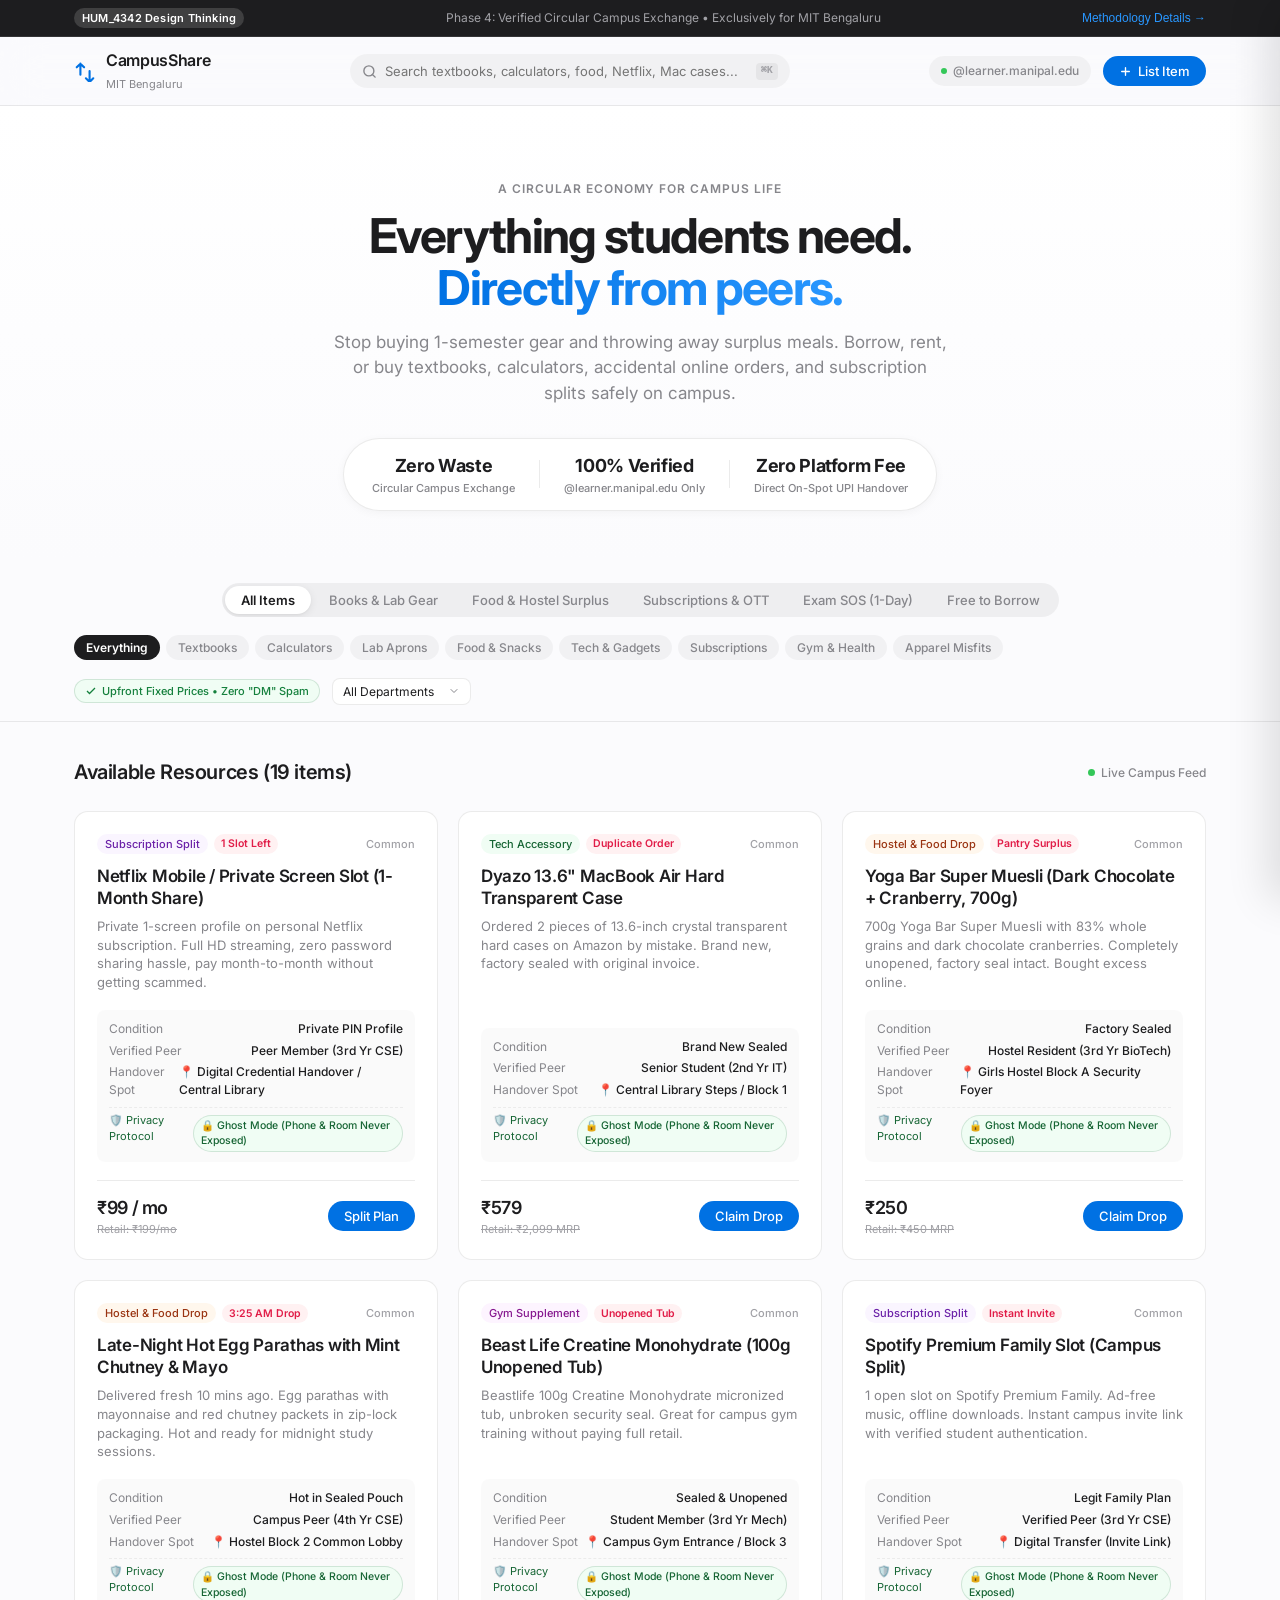
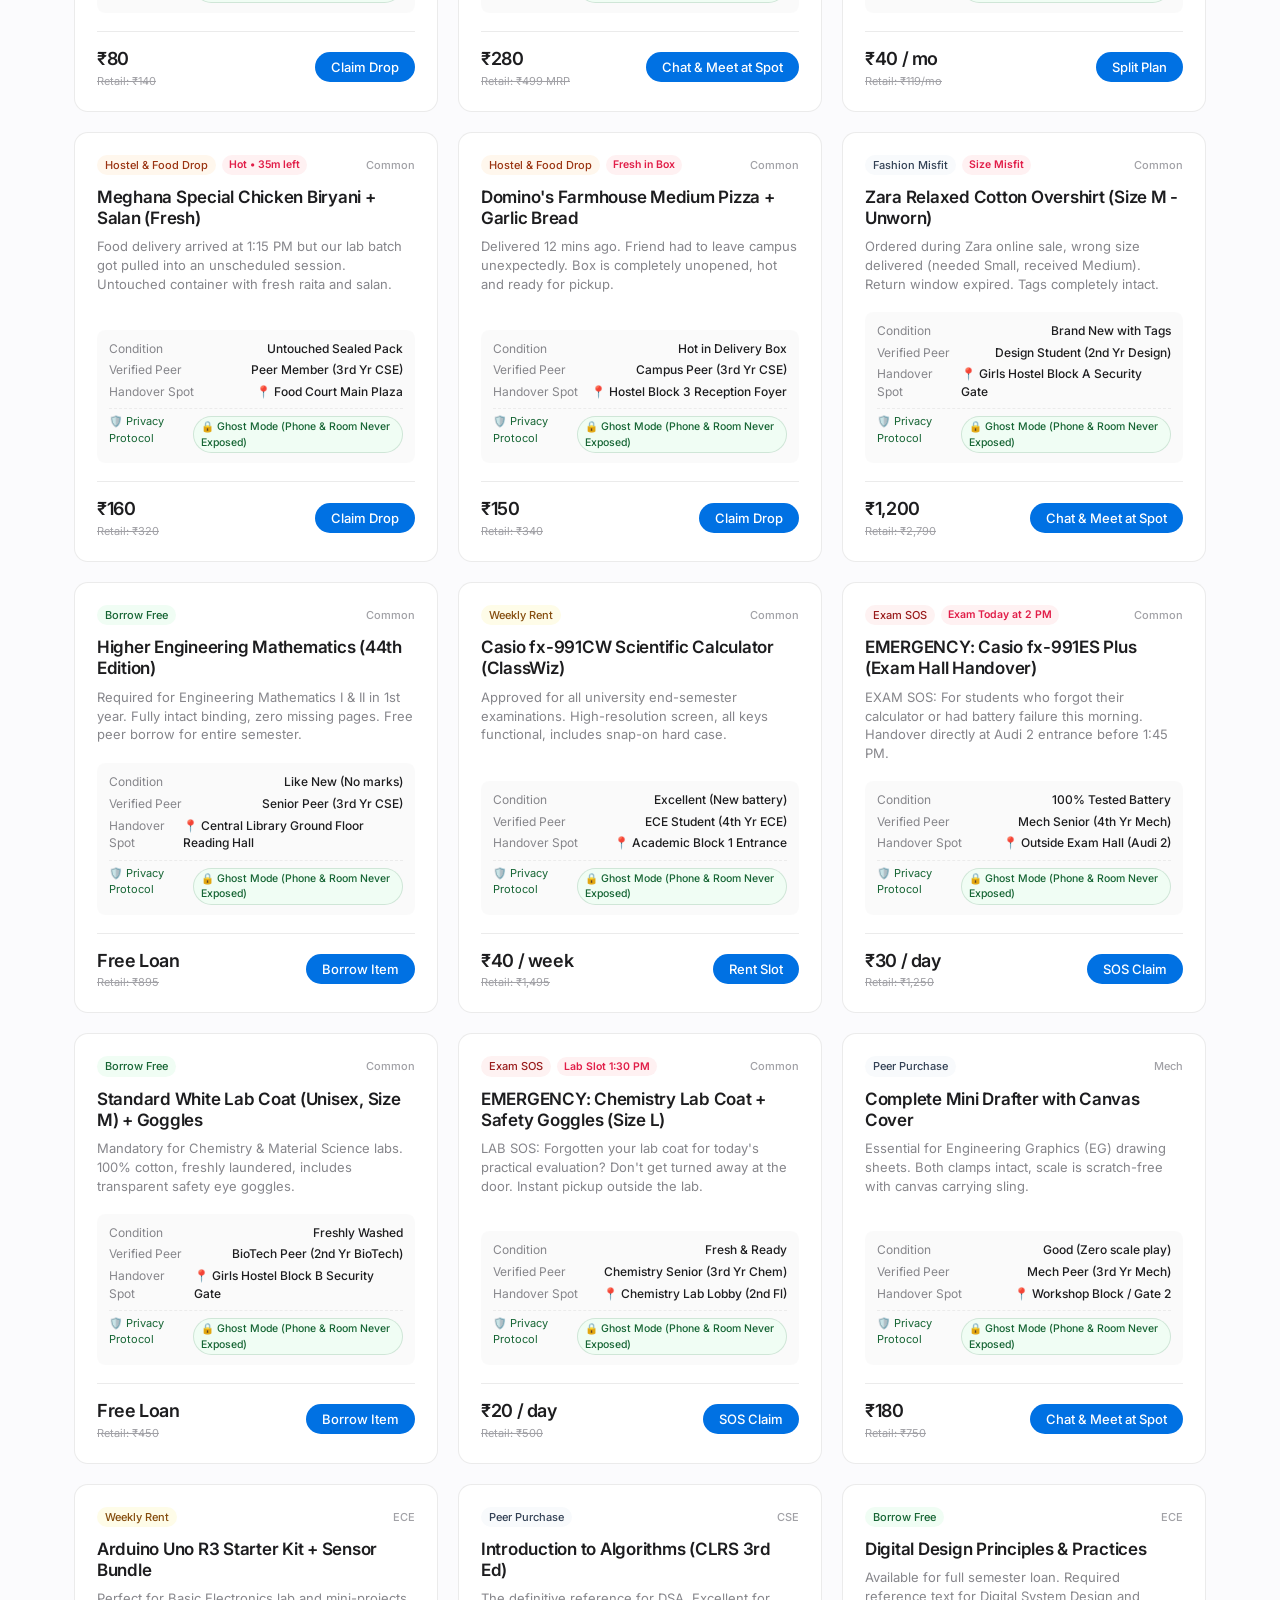
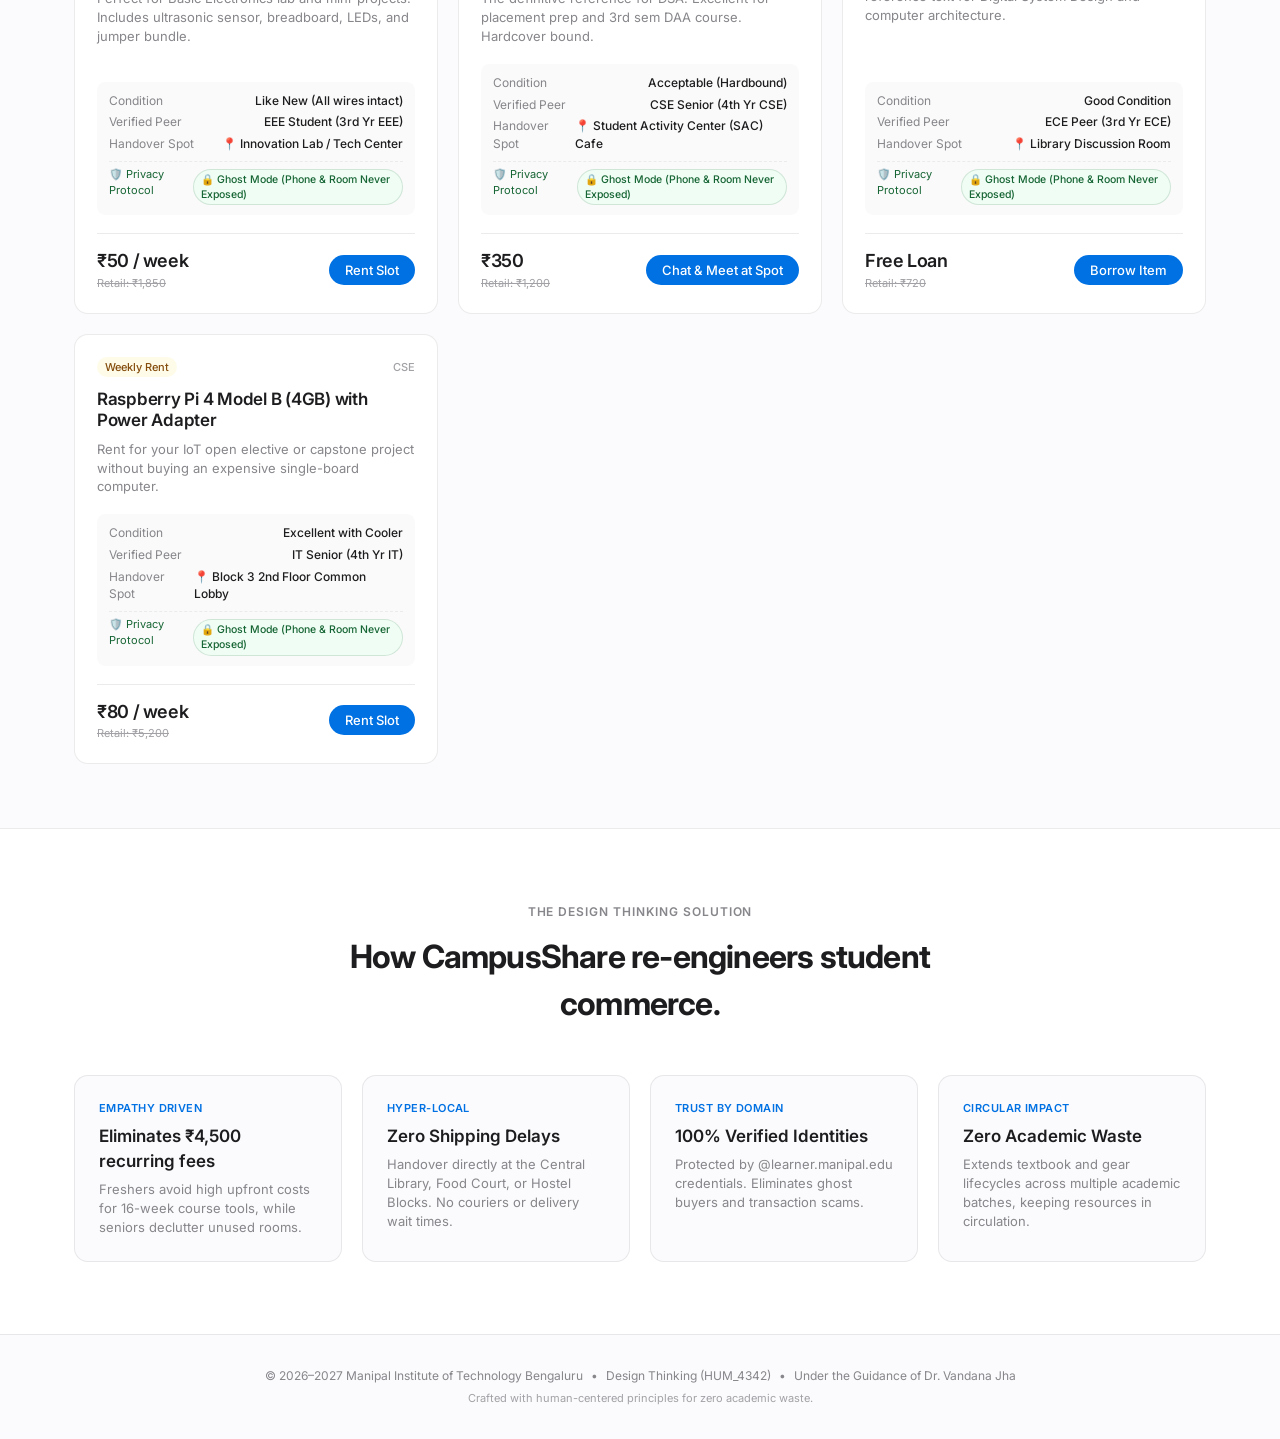
==== prototype/index.html @ 4d1f66d1 "Initial commit: CampusShare Peer-to-Peer Campus Resource & Book Exchange (MIT Bengaluru Design Think" ====
<!DOCTYPE html>
<html lang="en">
<head>
  <meta charset="UTF-8">
  <meta name="viewport" content="width=device-width, initial-scale=1.0">
  <title>CampusShare — Apple-Grade Peer-to-Peer Campus Exchange</title>
  <link rel="preconnect" href="https://fonts.googleapis.com">
  <link rel="preconnect" href="https://fonts.gstatic.com" crossorigin>
  <link href="https://fonts.googleapis.com/css2?family=Inter:wght@300;400;500;600;700&display=swap" rel="stylesheet">
  <link rel="stylesheet" href="style.css">
</head>
<body>
  <!-- Apple-Style Global Sub-Nav / Announcement -->
  <aside class="global-notice">
    <div class="container notice-inner">
      <span class="notice-badge">HUM_4342 Design Thinking</span>
      <p class="notice-text">Phase 4: Verified Circular Campus Exchange • Exclusively for MIT Bengaluru</p>
      <button class="notice-link" id="openDtModal">Methodology Details &rarr;</button>
    </div>
  </aside>

  <!-- Navigation Bar (Glassmorphic) -->
  <header class="app-nav">
    <div class="container nav-wrap">
      <div class="brand" onclick="window.scrollTo({top: 0, behavior: 'smooth'})">
        <span class="brand-glyph" style="display: flex; align-items: center; color: #0071e3;">
          <svg width="22" height="22" viewBox="0 0 24 24" fill="none" stroke="currentColor" stroke-width="2.3" stroke-linecap="round" stroke-linejoin="round">
            <path d="M7 16V4m0 0L3 8m4-4l4 4m6 4v12m0 0l4-4m-4 4l-4-4"/>
          </svg>
        </span>
        <div class="brand-copy">
          <span class="brand-name">CampusShare</span>
          <span class="brand-domain">MIT Bengaluru</span>
        </div>
      </div>

      <div class="search-dock">
        <svg class="search-icon" width="15" height="15" viewBox="0 0 24 24" fill="none" stroke="currentColor" stroke-width="2.2" stroke-linecap="round" stroke-linejoin="round"><circle cx="11" cy="11" r="8"></circle><line x1="21" y1="21" x2="16.65" y2="16.65"></line></svg>
        <input type="text" id="searchInput" placeholder="Search textbooks, calculators, food, Netflix, Mac cases...">
        <kbd class="search-kbd">⌘K</kbd>
      </div>

      <div class="nav-controls">
        <div class="auth-pill" title="Verified Campus Domain Access">
          <span class="auth-status-dot"></span>
          <span>@learner.manipal.edu</span>
        </div>
        <button class="cta-pill primary" id="openPostModal">
          <svg width="13" height="13" viewBox="0 0 24 24" fill="none" stroke="currentColor" stroke-width="2.5" stroke-linecap="round" stroke-linejoin="round"><line x1="12" y1="5" x2="12" y2="19"></line><line x1="5" y1="12" x2="19" y2="12"></line></svg>
          <span>List Item</span>
        </button>
      </div>
    </div>
  </header>

  <!-- Hero Section (Apple Keynote Aesthetic) -->
  <section class="hero-stage">
    <div class="container hero-container">
      <div class="hero-content">
        <span class="hero-eyebrow">A Circular Economy for Campus Life</span>
        <h1 class="hero-headline">Everything students need.<br><span class="headline-gradient">Directly from peers.</span></h1>
        <p class="hero-subhead">Stop buying 1-semester gear and throwing away surplus meals. Borrow, rent, or buy textbooks, calculators, accidental online orders, and subscription splits safely on campus.</p>

        <!-- Bento Metric Capsule -->
        <div class="metrics-capsule">
          <div class="metric-item">
            <span class="metric-val">Zero Waste</span>
            <span class="metric-lbl">Circular Campus Exchange</span>
          </div>
          <div class="metric-separator"></div>
          <div class="metric-item">
            <span class="metric-val">100% Verified</span>
            <span class="metric-lbl">@learner.manipal.edu Only</span>
          </div>
          <div class="metric-separator"></div>
          <div class="metric-item">
            <span class="metric-val">Zero Platform Fee</span>
            <span class="metric-lbl">Direct On-Spot UPI Handover</span>
          </div>
        </div>
      </div>
    </div>
  </section>

  <!-- Apple-Grade Segmented Controller & Filter Bar -->
  <section class="control-shelf">
    <div class="container">
      <!-- Master Segmented Switcher (iOS / macOS Style) -->
      <div class="segmented-control-wrap">
        <div class="segmented-control" id="modeSegments">
          <button class="segment-btn active" data-mode="all">All Items</button>
          <button class="segment-btn" data-mode="academics">Books & Lab Gear</button>
          <button class="segment-btn" data-mode="flash">Food & Hostel Surplus</button>
          <button class="segment-btn" data-mode="subs">Subscriptions & OTT</button>
          <button class="segment-btn" data-mode="sos">Exam SOS (1-Day)</button>
          <button class="segment-btn" data-mode="borrow">Free to Borrow</button>
        </div>
      </div>

      <!-- Secondary Refined Sub-Filter Chips -->
      <div class="subfilter-strip">
        <div class="chip-scroll" id="categoryPills">
          <button class="filter-chip active" data-cat="all">Everything</button>
          <button class="filter-chip" data-cat="textbook">Textbooks</button>
          <button class="filter-chip" data-cat="calculator">Calculators</button>
          <button class="filter-chip" data-cat="lab">Lab Aprons</button>
          <button class="filter-chip" data-cat="food">Food & Snacks</button>
          <button class="filter-chip" data-cat="tech">Tech & Gadgets</button>
          <button class="filter-chip" data-cat="subs">Subscriptions</button>
          <button class="filter-chip" data-cat="fitness">Gym & Health</button>
          <button class="filter-chip" data-cat="apparel">Apparel Misfits</button>
        </div>

        <div class="control-accessories">
          <div class="transparency-badge">
            <svg width="12" height="12" viewBox="0 0 24 24" fill="none" stroke="currentColor" stroke-width="2.5"><polyline points="20 6 9 17 4 12"></polyline></svg>
            <span>Upfront Fixed Prices • Zero "DM" Spam</span>
          </div>
          <div class="dept-selector-wrap">
            <select id="deptFilter" class="apple-select">
              <option value="all">All Departments</option>
              <option value="Common">1st Year Common</option>
              <option value="CSE">CSE / IT / AI</option>
              <option value="ECE">ECE / EEE</option>
              <option value="Mech">Mechanical</option>
            </select>
          </div>
        </div>
      </div>
    </div>
  </section>

  <!-- Main Product Grid -->
  <main class="gallery-stage">
    <div class="container">
      <div class="gallery-meta">
        <h2 class="gallery-title" id="listingsCountTitle">Available Resources (10 items)</h2>
        <div class="activity-indicator">
          <span class="active-pulse"></span>
          <span>Live Campus Feed</span>
        </div>
      </div>

      <div class="cards-grid" id="itemsGrid">
        <!-- Rendered by app.js -->
      </div>
    </div>
  </main>

  <!-- Apple Bento Framework: Why It Works -->
  <section class="bento-section">
    <div class="container">
      <div class="bento-header">
        <span class="hero-eyebrow">The Design Thinking Solution</span>
        <h2>How CampusShare re-engineers student commerce.</h2>
      </div>

      <div class="bento-grid">
        <div class="bento-box">
          <div class="bento-badge">Empathy Driven</div>
          <h3>Eliminates ₹4,500 recurring fees</h3>
          <p>Freshers avoid high upfront costs for 16-week course tools, while seniors declutter unused rooms.</p>
        </div>
        <div class="bento-box">
          <div class="bento-badge">Hyper-Local</div>
          <h3>Zero Shipping Delays</h3>
          <p>Handover directly at the Central Library, Food Court, or Hostel Blocks. No couriers or delivery wait times.</p>
        </div>
        <div class="bento-box">
          <div class="bento-badge">Trust by Domain</div>
          <h3>100% Verified Identities</h3>
          <p>Protected by @learner.manipal.edu credentials. Eliminates ghost buyers and transaction scams.</p>
        </div>
        <div class="bento-box">
          <div class="bento-badge">Circular Impact</div>
          <h3>Zero Academic Waste</h3>
          <p>Extends textbook and gear lifecycles across multiple academic batches, keeping resources in circulation.</p>
        </div>
      </div>
    </div>
  </section>

  <!-- Modal: Post Item -->
  <div class="modal-backdrop" id="postModal">
    <div class="modal-sheet">
      <div class="modal-top">
        <div>
          <span class="modal-eyebrow">Peer Listing</span>
          <h3 class="modal-heading">List an Item on CampusShare</h3>
        </div>
        <button class="modal-close-circle" id="closePostModal">&times;</button>
      </div>

      <form id="postForm" class="modal-content">
        <div class="input-block">
          <label>Title or Item Name</label>
          <input type="text" id="postTitle" required placeholder="e.g. Higher Engineering Mathematics or Casio fx-991">
        </div>

        <div class="input-grid-2">
          <div class="input-block">
            <label>Category</label>
            <select id="postCategory" required class="apple-select full">
              <option value="textbook">Textbook & Notes</option>
              <option value="calculator">Scientific Calculator</option>
              <option value="lab">Lab Coat & Safety Kit</option>
              <option value="food">Fresh Food & Hostel Snacks</option>
              <option value="tech">Tech Accessory / E-Commerce Order</option>
              <option value="subs">Digital Subscription Split</option>
              <option value="fitness">Gym & Health Supplement</option>
              <option value="apparel">Misfit Fashion (Unworn)</option>
              <option value="electronics">Electronics / Arduino</option>
              <option value="drafting">Drafting / Stationery</option>
            </select>
          </div>
          <div class="input-block">
            <label>Exchange Mode</label>
            <select id="postMode" required class="apple-select full">
              <option value="borrow">Free to Borrow</option>
              <option value="rent">Rent (Weekly)</option>
              <option value="buy">Sell (One-Time)</option>
              <option value="flash">Flash Drop (Fast Resale)</option>
              <option value="sos">Exam SOS (1-Day Rental)</option>
              <option value="subs">Digital Subscription Share</option>
            </select>
          </div>
        </div>

        <div class="input-grid-2">
          <div class="input-block">
            <label>Price or Rental Rate (₹)</label>
            <input type="text" id="postPrice" placeholder="0 for Free, or ₹80">
          </div>
          <div class="input-block">
            <label>Item Condition</label>
            <select id="postCondition" class="apple-select full">
              <option value="Brand New (Sealed)">Brand New (Sealed)</option>
              <option value="Like New (Unused)">Like New (Unused)</option>
              <option value="Good (Clean)">Good (Clean)</option>
              <option value="Fair (Functional)">Fair (Functional)</option>
            </select>
          </div>
        </div>

        <div class="input-grid-2">
          <div class="input-block">
            <label>Your Name & Year</label>
            <input type="text" id="postOwner" required placeholder="e.g. Peer Member (3rd Yr CSE)">
          </div>
          <div class="input-block">
            <label>Campus Pickup Spot</label>
            <input type="text" id="postLocation" required placeholder="e.g. Central Library Ground Floor">
          </div>
        </div>

        <div class="privacy-toggle-box" style="background: #f0fdf4; border: 1px solid rgba(22, 101, 52, 0.15); border-radius: var(--apple-radius-sm); padding: 10px 12px; margin-bottom: 14px; display: flex; align-items: flex-start; gap: 8px;">
          <input type="checkbox" id="postGhostMode" checked style="margin-top: 3px; accent-color: #0071e3;">
          <label for="postGhostMode" style="font-size: 11.5px; color: #166534; cursor: pointer; line-height: 1.4; margin: 0;">
            <strong>🛡️ Zero-Knowledge Ghost Privacy (Recommended)</strong><br>
            Keep my phone number & hostel room 100% private. All communications will happen safely via in-app peer chat. Only campus public spots are shared.
          </label>
        </div>

        <button type="submit" class="cta-pill primary full">Publish to Campus Feed</button>
      </form>
    </div>
  </div>

  <!-- Modal: Request / Claim Item -->
  <div class="modal-backdrop" id="claimModal">
    <div class="modal-sheet">
      <div class="modal-top">
        <div>
          <span class="modal-eyebrow">Peer Handover Request</span>
          <h3 class="modal-heading" id="claimModalTitle">Request Item</h3>
        </div>
        <button class="modal-close-circle" id="closeClaimModal">&times;</button>
      </div>
      <div class="modal-content" id="claimModalBody">
        <!-- Rendered by app.js -->
      </div>
    </div>
  </div>

  <!-- Modal: Design Thinking Methodology -->
  <div class="modal-backdrop" id="dtModal">
    <div class="modal-sheet modal-wide">
      <div class="modal-top">
        <div>
          <span class="modal-eyebrow">HUM_4342 Design Thinking</span>
          <h3 class="modal-heading">Innovation Methodology Architecture</h3>
        </div>
        <button class="modal-close-circle" id="closeDtModal">&times;</button>
      </div>
      <div class="modal-content dt-grid">
        <div class="dt-cell">
          <span class="dt-stage-tag">Phase 1: Empathy</span>
          <h4>Field Observation</h4>
          <p>Audit of active campus WhatsApp trading groups revealed friction from 'DM for price' spam, rapid chat message decay, and lack of search.</p>
        </div>
        <div class="dt-cell">
          <span class="dt-stage-tag">Phase 2: Analyze</span>
          <h4>5-Whys Root Cause</h4>
          <p>Seniors hoarded resources due to informal friction. The root cause was the absence of a structured, campus-exclusive handover platform.</p>
        </div>
        <div class="dt-cell">
          <span class="dt-stage-tag">Phase 3: Solve</span>
          <h4>Multi-Tier Exchange</h4>
          <p>Tri-modal exchange architecture supporting Free Borrowing, Weekly Rentals, Flash Surplus Drops, and Verified Digital Subscription Splitting.</p>
        </div>
        <div class="dt-cell">
          <span class="dt-stage-tag">Phase 4: Prototype</span>
          <h4>Peer Walkthrough & Testing</h4>
          <p>User feedback confirmed that Zero-Knowledge privacy, arrival beacons, and direct on-spot UPI eliminate student safety and scam concerns.</p>
        </div>
      </div>
    </div>
  </div>

  <!-- Apple-Style Slide-over Chat Drawer (Privacy-First Negotiation & Contact Unlock) -->
  <aside class="chat-drawer" id="chatDrawer" aria-hidden="true">
    <div class="drawer-header">
      <div class="seller-profile-summary">
        <div class="seller-avatar" id="drawerSellerAvatar">P</div>
        <div class="seller-details">
          <div class="seller-name-row">
            <span class="seller-name" id="drawerSellerName">Verified Peer</span>
            <span class="verified-tick" title="Verified Manipal Student">✓</span>
          </div>
          <span class="seller-domain" id="drawerSellerDomain">@learner.manipal.edu</span>
        </div>
      </div>
      <button class="modal-close-circle" id="closeChatDrawer" title="Close chat">&times;</button>
    </div>

    <!-- Privacy Shield Indicator -->
    <div class="privacy-banner">
      <div class="privacy-icon">🛡️</div>
      <div class="privacy-text">
        <strong>Zero-Knowledge Safety Active</strong>
        <p>Personal phone numbers and hostel rooms are never collected or shared. Coordinate handovers safely via in-app peer chat and direct on-spot UPI.</p>
      </div>
    </div>

    <!-- Item Context Header -->
    <div class="drawer-item-snippet" id="drawerItemSnippet">
      <!-- Injected by app.js -->
    </div>

    <!-- Handover Beacon Strip -->
    <div class="beacon-bar">
      <button class="beacon-btn" id="pingArrivalBtn" type="button" title="Send a live arrival beacon">
        <span>📍 Ping "I've Arrived at Spot"</span>
      </button>
      <button class="upi-qr-trigger-btn" id="openUpiQrBtn" type="button" title="Show Seller UPI QR for on-spot settlement">
        <span>⚡ On-Spot UPI QR</span>
      </button>
    </div>

    <!-- Chat Stream -->
    <div class="chat-stream" id="chatStream">
      <!-- Chat bubbles injected by app.js -->
    </div>

    <!-- Quick Message Suggestions -->
    <div class="quick-chips" id="quickChips">
      <button class="quick-chip-btn" data-msg="Hi! Is this still available today?">Available today?</button>
      <button class="quick-chip-btn" data-msg="Can we meet at the Central Library?">Meet at Library?</button>
      <button class="quick-chip-btn" data-msg="I'm wearing a black hoodie near the turnstile.">Black hoodie at turnstile</button>
      <button class="quick-chip-btn" data-msg="Can we do a quick handover at Food Court?">Food Court Handover?</button>
    </div>

    <!-- Chat Input Area -->
    <form class="chat-input-bar" id="chatInputForm">
      <input type="text" id="chatInput" placeholder="Send a secure message to seller..." autocomplete="off">
      <button type="submit" class="chat-send-btn" title="Send message">
        <svg width="15" height="15" viewBox="0 0 24 24" fill="none" stroke="currentColor" stroke-width="2.3" stroke-linecap="round" stroke-linejoin="round">
          <line x1="22" y1="2" x2="11" y2="13"></line>
          <polygon points="22 2 15 22 11 13 2 9 22 2"></polygon>
        </svg>
      </button>
    </form>

    <!-- Zero-Knowledge Handover Center -->
    <div class="drawer-unlock-box" id="drawerUnlockBox">
      <!-- Injected by app.js: Zero-knowledge safety and on-spot settlement -->
    </div>
  </aside>

  <!-- Drawer Backdrop Overlay -->
  <div class="drawer-backdrop" id="drawerBackdrop"></div>

  <!-- Modal: Direct On-Spot UPI Settlement (Zero Platform Cut) -->
  <div class="modal-backdrop" id="upiModal">
    <div class="modal-sheet" style="max-width: 380px; text-align: center;">
      <div class="modal-top">
        <div>
          <span class="modal-eyebrow">Zero Platform Cut • Direct Bank-to-Bank</span>
          <h3 class="modal-heading">On-Spot UPI Settlement</h3>
        </div>
        <button class="modal-close-circle" id="closeUpiModal">&times;</button>
      </div>
      <div class="modal-content" style="padding: 24px;">
        <div class="upi-card">
          <div class="upi-qr-frame" id="upiQrFrame">
            <!-- Simulated QR code injected by app.js -->
          </div>
          <div class="upi-meta" id="upiMeta">
            <!-- Amount, Payee name, UPI handle injected by app.js -->
          </div>
          <div class="upi-guarantee-note">
            <span style="font-size: 11.5px; font-weight: 500; color: #166534;">
              🛡️ <strong>Inspect First Guarantee:</strong> Check book binding, calculator keys, or food seal physically before scanning. Zero platform escrow holding your pocket money.
            </span>
          </div>
          <button class="cta-pill primary full" id="confirmUpiPaidBtn" style="margin-top: 16px;">
            Item Inspected & Paid Directly via UPI
          </button>
        </div>
      </div>
    </div>
  </div>

  <!-- Apple-Style Clean Footer -->
  <footer class="app-footer">
    <div class="container footer-wrap">
      <div class="footer-links">
        <span>© 2026–2027 Manipal Institute of Technology Bengaluru</span>
        <span>•</span>
        <span>Design Thinking (HUM_4342)</span>
        <span>•</span>
        <span>Under the Guidance of Dr. Vandana Jha</span>
      </div>
      <div class="footer-note">Crafted with human-centered principles for zero academic waste.</div>
    </div>
  </footer>

  <script src="app.js"></script>
</body>
</html>
---- prototype/style.css ----
/* ==========================================================================
   CampusShare — Apple Design System
   Principles: Clarity, Deference, Depth, Precision
   ========================================================================== */

:root {
  --apple-bg: #fbfbfd;
  --apple-surface: #ffffff;
  --apple-text-primary: #1d1d1f;
  --apple-text-secondary: #86868b;
  --apple-text-tertiary: #a1a1a6;
  --apple-border: rgba(0, 0, 0, 0.08);
  --apple-border-strong: rgba(0, 0, 0, 0.14);
  --apple-blue: #0071e3;
  --apple-blue-hover: #0077ed;
  --apple-blue-tint: rgba(0, 113, 227, 0.08);
  --apple-red: #d70015;
  --apple-green: #34c759;
  --apple-radius-sm: 8px;
  --apple-radius-md: 14px;
  --apple-radius-lg: 20px;
  --apple-radius-pill: 980px;
  --apple-shadow-subtle: 0 2px 10px rgba(0, 0, 0, 0.04);
  --apple-shadow-elevated: 0 12px 32px -4px rgba(0, 0, 0, 0.08), 0 4px 12px -2px rgba(0, 0, 0, 0.04);
  --apple-shadow-modal: 0 24px 64px rgba(0, 0, 0, 0.2);
  --font-stack: -apple-system, BlinkMacSystemFont, "SF Pro Display", "SF Pro Text", "Inter", sans-serif;
}

* {
  box-sizing: border-box;
  margin: 0;
  padding: 0;
}

html {
  scroll-behavior: smooth;
  -webkit-font-smoothing: antialiased;
  -moz-osx-font-smoothing: grayscale;
}

body {
  font-family: var(--font-stack);
  background-color: var(--apple-bg);
  color: var(--apple-text-primary);
  line-height: 1.47059;
  font-size: 14px;
}

.container {
  width: 100%;
  max-width: 1180px;
  margin: 0 auto;
  padding: 0 24px;
}

/* ==========================================================================
   Announcement Bar
   ========================================================================== */

.global-notice {
  background: #1d1d1f;
  color: #f5f5f7;
  font-size: 12px;
  padding: 8px 0;
  border-bottom: 1px solid rgba(255, 255, 255, 0.1);
}

.notice-inner {
  display: flex;
  justify-content: space-between;
  align-items: center;
  flex-wrap: wrap;
  gap: 12px;
}

.notice-badge {
  background: rgba(255, 255, 255, 0.15);
  color: #fff;
  font-weight: 600;
  font-size: 11px;
  padding: 2px 8px;
  border-radius: var(--apple-radius-pill);
  letter-spacing: 0.02em;
}

.notice-text {
  color: #a1a1a6;
  font-size: 12px;
}

.notice-link {
  background: transparent;
  color: #2997ff;
  border: none;
  font-size: 12px;
  font-weight: 500;
  cursor: pointer;
  transition: opacity 0.2s ease;
}

.notice-link:hover {
  text-decoration: underline;
  opacity: 0.85;
}

/* ==========================================================================
   Navigation Bar (Apple Frosted Glass)
   ========================================================================== */

.app-nav {
  position: sticky;
  top: 0;
  z-index: 90;
  background: rgba(251, 251, 253, 0.8);
  backdrop-filter: blur(20px) saturate(180%);
  -webkit-backdrop-filter: blur(20px) saturate(180%);
  border-bottom: 1px solid var(--apple-border);
  padding: 12px 0;
  transition: all 0.3s ease;
}

.nav-wrap {
  display: flex;
  align-items: center;
  justify-content: space-between;
  gap: 20px;
}

.brand {
  display: flex;
  align-items: center;
  gap: 10px;
  cursor: pointer;
  user-select: none;
}

.brand-glyph {
  font-size: 22px;
  color: var(--apple-text-primary);
  line-height: 1;
}

.brand-name {
  font-size: 16px;
  font-weight: 600;
  letter-spacing: -0.02em;
  color: var(--apple-text-primary);
  display: block;
}

.brand-domain {
  font-size: 11px;
  color: var(--apple-text-secondary);
  font-weight: 400;
}

.search-dock {
  flex: 1;
  max-width: 440px;
  position: relative;
  display: flex;
  align-items: center;
}

.search-dock input {
  width: 100%;
  background: rgba(0, 0, 0, 0.04);
  border: 1px solid transparent;
  border-radius: var(--apple-radius-pill);
  padding: 8px 36px 8px 34px;
  font-size: 13px;
  color: var(--apple-text-primary);
  outline: none;
  font-family: inherit;
  transition: all 0.2s cubic-bezier(0.16, 1, 0.3, 1);
}

.search-dock input:focus {
  background: #ffffff;
  border-color: var(--apple-blue);
  box-shadow: 0 0 0 3px rgba(0, 113, 227, 0.15);
}

.search-icon {
  position: absolute;
  left: 12px;
  color: var(--apple-text-secondary);
  pointer-events: none;
}

.search-kbd {
  position: absolute;
  right: 12px;
  font-size: 10px;
  font-weight: 600;
  color: var(--apple-text-tertiary);
  background: rgba(0, 0, 0, 0.05);
  padding: 1px 5px;
  border-radius: 4px;
}

.nav-controls {
  display: flex;
  align-items: center;
  gap: 12px;
}

.auth-pill {
  display: inline-flex;
  align-items: center;
  gap: 6px;
  background: rgba(0, 0, 0, 0.04);
  color: var(--apple-text-secondary);
  font-size: 12px;
  font-weight: 500;
  padding: 6px 12px;
  border-radius: var(--apple-radius-pill);
}

.auth-status-dot {
  width: 6px;
  height: 6px;
  border-radius: 50%;
  background: var(--apple-green);
}

.cta-pill {
  display: inline-flex;
  align-items: center;
  justify-content: center;
  gap: 6px;
  font-family: inherit;
  font-size: 13px;
  font-weight: 500;
  padding: 7px 16px;
  border-radius: var(--apple-radius-pill);
  border: none;
  cursor: pointer;
  transition: all 0.2s cubic-bezier(0.16, 1, 0.3, 1);
}

.cta-pill.primary {
  background: var(--apple-blue);
  color: #fff;
}

.cta-pill.primary:hover {
  background: var(--apple-blue-hover);
  transform: scale(1.02);
}

.cta-pill.full {
  width: 100%;
  padding: 10px;
  font-size: 14px;
}

/* ==========================================================================
   Hero Stage (Apple Keynote Style)
   ========================================================================== */

.hero-stage {
  padding: 72px 0 48px;
  background: linear-gradient(180deg, #ffffff 0%, var(--apple-bg) 100%);
  text-align: center;
}

.hero-container {
  display: flex;
  justify-content: center;
}

.hero-content {
  max-width: 760px;
}

.hero-eyebrow {
  display: inline-block;
  font-size: 12px;
  font-weight: 600;
  text-transform: uppercase;
  letter-spacing: 0.08em;
  color: var(--apple-text-secondary);
  margin-bottom: 12px;
}

.hero-headline {
  font-size: 48px;
  line-height: 1.08;
  font-weight: 700;
  letter-spacing: -0.035em;
  color: var(--apple-text-primary);
  margin-bottom: 16px;
}

.headline-gradient {
  background: linear-gradient(90deg, #0071e3 0%, #2997ff 100%);
  -webkit-background-clip: text;
  -webkit-text-fill-color: transparent;
}

.hero-subhead {
  font-size: 17px;
  line-height: 1.5;
  color: var(--apple-text-secondary);
  max-width: 620px;
  margin: 0 auto 32px;
  font-weight: 400;
}

.metrics-capsule {
  display: inline-flex;
  align-items: center;
  background: #ffffff;
  border: 1px solid var(--apple-border);
  padding: 14px 28px;
  border-radius: var(--apple-radius-pill);
  box-shadow: var(--apple-shadow-subtle);
  gap: 24px;
}

.metric-item {
  display: flex;
  flex-direction: column;
  align-items: center;
}

.metric-val {
  font-size: 18px;
  font-weight: 700;
  letter-spacing: -0.02em;
  color: var(--apple-text-primary);
}

.metric-lbl {
  font-size: 11px;
  color: var(--apple-text-secondary);
  font-weight: 500;
}

.metric-separator {
  width: 1px;
  height: 28px;
  background: var(--apple-border);
}

/* ==========================================================================
   Apple-Grade Segmented Controller
   ========================================================================== */

.control-shelf {
  padding: 24px 0 16px;
  background: var(--apple-bg);
  border-bottom: 1px solid var(--apple-border);
  position: sticky;
  top: 57px;
  z-index: 85;
  backdrop-filter: blur(20px);
  -webkit-backdrop-filter: blur(20px);
}

.segmented-control-wrap {
  display: flex;
  justify-content: center;
  margin-bottom: 16px;
}

.segmented-control {
  display: inline-flex;
  background: rgba(0, 0, 0, 0.05);
  padding: 3px;
  border-radius: var(--apple-radius-pill);
  gap: 2px;
  max-width: 100%;
  overflow-x: auto;
  scrollbar-width: none;
}

.segmented-control::-webkit-scrollbar {
  display: none;
}

.segment-btn {
  background: transparent;
  border: none;
  font-family: inherit;
  font-size: 13px;
  font-weight: 500;
  color: var(--apple-text-secondary);
  padding: 6px 16px;
  border-radius: var(--apple-radius-pill);
  cursor: pointer;
  white-space: nowrap;
  transition: all 0.2s cubic-bezier(0.16, 1, 0.3, 1);
}

.segment-btn:hover {
  color: var(--apple-text-primary);
}

.segment-btn.active {
  background: #ffffff;
  color: var(--apple-text-primary);
  font-weight: 600;
  box-shadow: 0 2px 8px rgba(0, 0, 0, 0.08), 0 1px 2px rgba(0, 0, 0, 0.04);
}

/* Secondary Filter Chips (Minimalist Neutral) */
.subfilter-strip {
  display: flex;
  align-items: center;
  justify-content: space-between;
  gap: 16px;
  flex-wrap: wrap;
}

.chip-scroll {
  display: flex;
  align-items: center;
  gap: 6px;
  overflow-x: auto;
  scrollbar-width: none;
  padding: 2px 0;
}

.chip-scroll::-webkit-scrollbar {
  display: none;
}

.filter-chip {
  background: rgba(0, 0, 0, 0.04);
  color: var(--apple-text-secondary);
  border: none;
  font-family: inherit;
  font-size: 12px;
  font-weight: 500;
  padding: 5px 12px;
  border-radius: var(--apple-radius-pill);
  cursor: pointer;
  white-space: nowrap;
  transition: all 0.15s ease;
}

.filter-chip:hover {
  background: rgba(0, 0, 0, 0.07);
  color: var(--apple-text-primary);
}

.filter-chip.active {
  background: var(--apple-text-primary);
  color: #ffffff;
  font-weight: 600;
}

.control-accessories {
  display: flex;
  align-items: center;
  gap: 12px;
}

.transparency-badge {
  display: inline-flex;
  align-items: center;
  gap: 5px;
  font-size: 11px;
  color: #15803d;
  background: #f0fdf4;
  border: 1px solid rgba(22, 101, 52, 0.15);
  padding: 3px 10px;
  border-radius: var(--apple-radius-pill);
  font-weight: 500;
  white-space: nowrap;
}

.apple-select {
  appearance: none;
  -webkit-appearance: none;
  background: #ffffff url("data:image/svg+xml;charset=US-ASCII,%3Csvg%20xmlns%3D%22http%3A%2F%2Fwww.w3.org%2F2000%2Fsvg%22%20width%3D%2212%22%20height%3D%2212%22%20viewBox%3D%220%200%2024%2024%22%20fill%3D%22none%22%20stroke%3D%22%2386868b%22%20stroke-width%3D%222%22%20stroke-linecap%3D%22round%22%20stroke-linejoin%3D%22round%22%3E%3Cpolyline%20points%3D%226%209%2012%2015%2018%209%22%3E%3C%2Fpolyline%3E%3C%2Fsvg%3E") no-repeat right 10px center;
  border: 1px solid var(--apple-border);
  border-radius: var(--apple-radius-sm);
  padding: 5px 28px 5px 10px;
  font-size: 12px;
  font-family: inherit;
  color: var(--apple-text-primary);
  outline: none;
  cursor: pointer;
  transition: border-color 0.2s;
}

.apple-select:focus {
  border-color: var(--apple-blue);
}

.apple-select.full {
  width: 100%;
  padding: 9px 30px 9px 12px;
  font-size: 13px;
  background-color: rgba(0, 0, 0, 0.02);
}

/* ==========================================================================
   Product Grid (Apple Product Gallery Aesthetic)
   ========================================================================== */

.gallery-stage {
  padding: 36px 0 64px;
}

.gallery-meta {
  display: flex;
  justify-content: space-between;
  align-items: center;
  margin-bottom: 24px;
}

.gallery-title {
  font-size: 20px;
  font-weight: 600;
  letter-spacing: -0.02em;
  color: var(--apple-text-primary);
}

.activity-indicator {
  display: inline-flex;
  align-items: center;
  gap: 6px;
  font-size: 12px;
  color: var(--apple-text-secondary);
  font-weight: 500;
}

.active-pulse {
  width: 7px;
  height: 7px;
  border-radius: 50%;
  background: var(--apple-green);
}

.cards-grid {
  display: grid;
  grid-template-columns: repeat(auto-fill, minmax(280px, 1fr));
  gap: 20px;
}

/* Product Card */
.product-card {
  background: #ffffff;
  border: 1px solid var(--apple-border);
  border-radius: var(--apple-radius-md);
  padding: 22px;
  display: flex;
  flex-direction: column;
  transition: all 0.25s cubic-bezier(0.16, 1, 0.3, 1);
  position: relative;
}

.product-card:hover {
  transform: translateY(-3px);
  border-color: var(--apple-border-strong);
  box-shadow: var(--apple-shadow-elevated);
}

.card-header-line {
  display: flex;
  justify-content: space-between;
  align-items: center;
  margin-bottom: 12px;
}

.card-type-tag {
  font-size: 10.5px;
  font-weight: 600;
  text-transform: uppercase;
  letter-spacing: 0.04em;
  color: var(--apple-text-secondary);
}

.card-dept-tag {
  font-size: 11px;
  font-weight: 500;
  color: var(--apple-text-tertiary);
}

.card-title {
  font-size: 17px;
  font-weight: 600;
  line-height: 1.25;
  letter-spacing: -0.015em;
  color: var(--apple-text-primary);
  margin-bottom: 8px;
}

.card-desc {
  font-size: 13px;
  line-height: 1.45;
  color: var(--apple-text-secondary);
  margin-bottom: 18px;
  flex: 1;
}

.card-specs {
  background: rgba(0, 0, 0, 0.02);
  border-radius: var(--apple-radius-sm);
  padding: 10px 12px;
  margin-bottom: 18px;
  font-size: 12px;
  display: flex;
  flex-direction: column;
  gap: 4px;
}

.spec-line {
  display: flex;
  justify-content: space-between;
  color: var(--apple-text-secondary);
}

.spec-val {
  font-weight: 500;
  color: var(--apple-text-primary);
}

.card-footer-action {
  display: flex;
  justify-content: space-between;
  align-items: center;
  border-top: 1px solid var(--apple-border);
  padding-top: 14px;
}

.price-unit {
  display: flex;
  flex-direction: column;
}

.price-figure {
  font-size: 18px;
  font-weight: 600;
  letter-spacing: -0.02em;
  color: var(--apple-text-primary);
}

.price-sub {
  font-size: 11px;
  color: var(--apple-text-tertiary);
  text-decoration: line-through;
}

/* Tag Pills */
.apple-badge {
  font-size: 11px;
  font-weight: 500;
  padding: 2px 8px;
  border-radius: var(--apple-radius-pill);
}

.badge-borrow { background: #f0fdf4; color: #166534; }
.badge-rent { background: #fefce8; color: #854d0e; }
.badge-buy { background: #f8fafc; color: #334155; }
.badge-sos { background: #fef2f2; color: #991b1b; }
.badge-subs { background: #faf5ff; color: #6b21a8; }
.badge-food { background: #fff7ed; color: #9a3412; }
.badge-tech { background: #f0fdf4; color: #166534; }
.badge-fitness { background: #fdf4ff; color: #86198f; }

.countdown-pill {
  display: inline-flex;
  align-items: center;
  font-size: 10.5px;
  font-weight: 600;
  padding: 2px 7px;
  border-radius: var(--apple-radius-pill);
  background: #fff1f2;
  color: #e11d48;
}

/* ==========================================================================
   Bento Section (Design Thinking Proof)
   ========================================================================== */

.bento-section {
  padding: 72px 0;
  background: #ffffff;
  border-top: 1px solid var(--apple-border);
}

.bento-header {
  text-align: center;
  max-width: 600px;
  margin: 0 auto 48px;
}

.bento-header h2 {
  font-size: 32px;
  font-weight: 700;
  letter-spacing: -0.025em;
  color: var(--apple-text-primary);
}

.bento-grid {
  display: grid;
  grid-template-columns: repeat(auto-fit, minmax(240px, 1fr));
  gap: 20px;
}

.bento-box {
  background: var(--apple-bg);
  border: 1px solid var(--apple-border);
  border-radius: var(--apple-radius-md);
  padding: 24px;
}

.bento-badge {
  font-size: 11px;
  font-weight: 600;
  text-transform: uppercase;
  color: var(--apple-blue);
  letter-spacing: 0.04em;
  margin-bottom: 8px;
}

.bento-box h3 {
  font-size: 17px;
  font-weight: 600;
  color: var(--apple-text-primary);
  margin-bottom: 6px;
}

.bento-box p {
  font-size: 13px;
  color: var(--apple-text-secondary);
  line-height: 1.45;
}

/* ==========================================================================
   Apple-Style Modal Sheets
   ========================================================================== */

.modal-backdrop {
  position: fixed;
  inset: 0;
  background: rgba(0, 0, 0, 0.45);
  backdrop-filter: blur(16px);
  -webkit-backdrop-filter: blur(16px);
  display: none;
  align-items: center;
  justify-content: center;
  z-index: 100;
  padding: 16px;
}

.modal-backdrop.open {
  display: flex;
}

.modal-sheet {
  background: #ffffff;
  border-radius: var(--apple-radius-lg);
  width: 100%;
  max-width: 480px;
  max-height: 88vh;
  overflow-y: auto;
  box-shadow: var(--apple-shadow-modal);
  border: 1px solid rgba(255, 255, 255, 0.6);
  animation: modalEnter 0.25s cubic-bezier(0.16, 1, 0.3, 1);
}

.modal-sheet.modal-wide {
  max-width: 700px;
}

@keyframes modalEnter {
  from { opacity: 0; transform: scale(0.97) translateY(8px); }
  to { opacity: 1; transform: scale(1) translateY(0); }
}

.modal-top {
  padding: 20px 24px 16px;
  border-bottom: 1px solid var(--apple-border);
  display: flex;
  justify-content: space-between;
  align-items: flex-start;
}

.modal-eyebrow {
  font-size: 11px;
  font-weight: 600;
  text-transform: uppercase;
  letter-spacing: 0.04em;
  color: var(--apple-text-secondary);
}

.modal-heading {
  font-size: 19px;
  font-weight: 600;
  letter-spacing: -0.015em;
  color: var(--apple-text-primary);
}

.modal-close-circle {
  width: 28px;
  height: 28px;
  border-radius: 50%;
  background: rgba(0, 0, 0, 0.05);
  border: none;
  font-size: 18px;
  line-height: 1;
  color: var(--apple-text-secondary);
  cursor: pointer;
  display: flex;
  align-items: center;
  justify-content: center;
  transition: all 0.15s ease;
}

.modal-close-circle:hover {
  background: rgba(0, 0, 0, 0.1);
  color: var(--apple-text-primary);
}

.modal-content {
  padding: 20px 24px 24px;
}

.input-block {
  margin-bottom: 14px;
}

.input-grid-2 {
  display: grid;
  grid-template-columns: 1fr 1fr;
  gap: 12px;
}

.input-block label {
  display: block;
  font-size: 12px;
  font-weight: 500;
  color: var(--apple-text-primary);
  margin-bottom: 5px;
}

.input-block input,
.input-block textarea {
  width: 100%;
  padding: 8px 12px;
  border: 1px solid var(--apple-border);
  border-radius: var(--apple-radius-sm);
  font-size: 13px;
  font-family: inherit;
  background: rgba(0, 0, 0, 0.02);
  color: var(--apple-text-primary);
  outline: none;
  transition: all 0.2s ease;
}

.input-block input:focus,
.input-block textarea:focus {
  background: #ffffff;
  border-color: var(--apple-blue);
  box-shadow: 0 0 0 3px rgba(0, 113, 227, 0.12);
}

/* DT Grid Inside Modal */
.dt-grid {
  display: grid;
  grid-template-columns: 1fr 1fr;
  gap: 14px;
}

.dt-cell {
  background: var(--apple-bg);
  border: 1px solid var(--apple-border);
  border-radius: var(--apple-radius-md);
  padding: 16px;
}

.dt-stage-tag {
  font-size: 10.5px;
  font-weight: 600;
  color: var(--apple-blue);
  text-transform: uppercase;
  letter-spacing: 0.04em;
  display: inline-block;
  margin-bottom: 4px;
}

.dt-cell h4 {
  font-size: 14px;
  font-weight: 600;
  color: var(--apple-text-primary);
  margin-bottom: 4px;
}

.dt-cell p {
  font-size: 12px;
  color: var(--apple-text-secondary);
  line-height: 1.4;
}

/* Footer */
.app-footer {
  padding: 32px 0;
  background: var(--apple-bg);
  border-top: 1px solid var(--apple-border);
  font-size: 12px;
  color: var(--apple-text-secondary);
  text-align: center;
}

.footer-links {
  display: flex;
  align-items: center;
  justify-content: center;
  gap: 8px;
  flex-wrap: wrap;
  margin-bottom: 6px;
}

.footer-note {
  font-size: 11px;
  color: var(--apple-text-tertiary);
}

/* Responsive */
@media (max-width: 768px) {
  .hero-headline { font-size: 34px; }
  .metrics-capsule { flex-direction: column; gap: 12px; }
  .metric-separator { display: none; }
  .search-dock { display: none; }
  .input-grid-2 { grid-template-columns: 1fr; }
  .dt-grid { grid-template-columns: 1fr; }
  .chat-drawer { width: 100vw; max-width: 100vw; }
}

/* ==========================================================================
   Apple-Grade Slide-Over Chat Drawer & Progressive Privacy Shield
   ========================================================================== */

.drawer-backdrop {
  position: fixed;
  inset: 0;
  background: rgba(0, 0, 0, 0.35);
  backdrop-filter: blur(10px);
  -webkit-backdrop-filter: blur(10px);
  z-index: 110;
  display: none;
  opacity: 0;
  transition: opacity 0.25s ease;
}

.drawer-backdrop.open {
  display: block;
  opacity: 1;
}

.chat-drawer {
  position: fixed;
  top: 0;
  right: 0;
  bottom: 0;
  width: 440px;
  max-width: 92vw;
  background: #ffffff;
  z-index: 120;
  box-shadow: -12px 0 40px rgba(0, 0, 0, 0.12);
  transform: translateX(100%);
  transition: transform 0.3s cubic-bezier(0.16, 1, 0.3, 1);
  display: flex;
  flex-direction: column;
}

.chat-drawer.open {
  transform: translateX(0);
}

.drawer-header {
  padding: 18px 20px;
  border-bottom: 1px solid var(--apple-border);
  display: flex;
  align-items: center;
  justify-content: space-between;
  background: rgba(251, 251, 253, 0.85);
  backdrop-filter: blur(20px);
  -webkit-backdrop-filter: blur(20px);
}

.seller-profile-summary {
  display: flex;
  align-items: center;
  gap: 12px;
}

.seller-avatar {
  width: 38px;
  height: 38px;
  border-radius: 50%;
  background: linear-gradient(135deg, #0071e3 0%, #2997ff 100%);
  color: #ffffff;
  font-weight: 600;
  font-size: 15px;
  display: flex;
  align-items: center;
  justify-content: center;
}

.seller-details {
  display: flex;
  flex-direction: column;
}

.seller-name-row {
  display: flex;
  align-items: center;
  gap: 5px;
}

.seller-name {
  font-size: 14px;
  font-weight: 600;
  color: var(--apple-text-primary);
}

.verified-tick {
  display: inline-flex;
  align-items: center;
  justify-content: center;
  width: 14px;
  height: 14px;
  border-radius: 50%;
  background: #0071e3;
  color: #fff;
  font-size: 9px;
  font-weight: 700;
}

.seller-domain {
  font-size: 11px;
  color: var(--apple-text-secondary);
}

/* Privacy Banner */
.privacy-banner {
  background: #f0fdf4;
  border-bottom: 1px solid rgba(22, 101, 52, 0.12);
  padding: 10px 18px;
  display: flex;
  gap: 10px;
  align-items: flex-start;
}

.privacy-icon {
  font-size: 16px;
  line-height: 1.2;
}

.privacy-text {
  font-size: 11.5px;
  color: #166534;
  line-height: 1.4;
}

.privacy-text strong {
  display: block;
  font-weight: 600;
  margin-bottom: 2px;
}

/* Drawer Item Snippet */
.drawer-item-snippet {
  padding: 12px 18px;
  background: var(--apple-bg);
  border-bottom: 1px solid var(--apple-border);
  display: flex;
  justify-content: space-between;
  align-items: center;
}

.drawer-item-info h4 {
  font-size: 13px;
  font-weight: 600;
  color: var(--apple-text-primary);
  margin-bottom: 2px;
  white-space: nowrap;
  overflow: hidden;
  text-overflow: ellipsis;
  max-width: 250px;
}

.drawer-item-info span {
  font-size: 11px;
  color: var(--apple-text-secondary);
}

.drawer-item-price {
  font-size: 14px;
  font-weight: 700;
  color: var(--apple-blue);
  text-align: right;
}

/* Chat Stream */
.chat-stream {
  flex: 1;
  padding: 18px;
  overflow-y: auto;
  display: flex;
  flex-direction: column;
  gap: 10px;
  background: #ffffff;
}

.chat-bubble {
  max-width: 82%;
  padding: 10px 14px;
  font-size: 13px;
  line-height: 1.4;
  position: relative;
  word-wrap: break-word;
}

.chat-bubble.incoming {
  align-self: flex-start;
  background: #f2f2f7;
  color: var(--apple-text-primary);
  border-radius: 16px 16px 16px 4px;
}

.chat-bubble.outgoing {
  align-self: flex-end;
  background: var(--apple-blue);
  color: #ffffff;
  border-radius: 16px 16px 4px 16px;
}

.chat-bubble.system {
  align-self: center;
  background: rgba(0, 0, 0, 0.04);
  color: var(--apple-text-secondary);
  font-size: 11px;
  padding: 4px 12px;
  border-radius: var(--apple-radius-pill);
  text-align: center;
  max-width: 90%;
}

.chat-time {
  font-size: 9.5px;
  opacity: 0.65;
  margin-top: 4px;
  display: block;
  text-align: right;
}

/* Quick Message Chips */
.quick-chips {
  padding: 8px 16px;
  display: flex;
  gap: 6px;
  overflow-x: auto;
  scrollbar-width: none;
  background: #ffffff;
  border-top: 1px solid var(--apple-border);
}

.quick-chips::-webkit-scrollbar {
  display: none;
}

.quick-chip-btn {
  background: rgba(0, 0, 0, 0.04);
  color: var(--apple-text-primary);
  border: 1px solid var(--apple-border);
  padding: 4px 10px;
  font-size: 11px;
  border-radius: var(--apple-radius-pill);
  white-space: nowrap;
  cursor: pointer;
  font-family: inherit;
  transition: all 0.15s ease;
}

.quick-chip-btn:hover {
  background: rgba(0, 113, 227, 0.08);
  border-color: var(--apple-blue);
  color: var(--apple-blue);
}

/* Chat Input Bar */
.chat-input-bar {
  padding: 12px 16px;
  background: #ffffff;
  border-top: 1px solid var(--apple-border);
  display: flex;
  align-items: center;
  gap: 8px;
}

.chat-input-bar input {
  flex: 1;
  background: rgba(0, 0, 0, 0.03);
  border: 1px solid var(--apple-border);
  border-radius: var(--apple-radius-pill);
  padding: 8px 16px;
  font-size: 13px;
  font-family: inherit;
  color: var(--apple-text-primary);
  outline: none;
  transition: all 0.2s ease;
}

.chat-input-bar input:focus {
  background: #ffffff;
  border-color: var(--apple-blue);
  box-shadow: 0 0 0 2px rgba(0, 113, 227, 0.15);
}

.chat-send-btn {
  width: 32px;
  height: 32px;
  border-radius: 50%;
  background: var(--apple-blue);
  color: #ffffff;
  border: none;
  display: flex;
  align-items: center;
  justify-content: center;
  cursor: pointer;
  transition: background 0.15s ease;
}

.chat-send-btn:hover {
  background: var(--apple-blue-hover);
}

/* Privacy Unlock Box (Bottom of Drawer) */
.drawer-unlock-box {
  padding: 16px 18px;
  background: var(--apple-bg);
  border-top: 1px solid var(--apple-border);
}

.locked-card {
  display: flex;
  flex-direction: column;
  gap: 10px;
}

.locked-header {
  display: flex;
  justify-content: space-between;
  align-items: center;
  font-size: 12px;
}

.lock-status {
  display: flex;
  align-items: center;
  gap: 6px;
  font-weight: 600;
  color: #b45309;
}

.masked-phone {
  font-family: monospace;
  font-size: 12px;
  color: var(--apple-text-secondary);
  background: rgba(0, 0, 0, 0.04);
  padding: 2px 6px;
  border-radius: 4px;
}

.locked-note {
  font-size: 11.5px;
  color: var(--apple-text-secondary);
  line-height: 1.4;
}

.unlocked-card {
  display: flex;
  flex-direction: column;
  gap: 10px;
  animation: fadeIn 0.3s ease;
}

.unlocked-badge {
  display: inline-flex;
  align-items: center;
  gap: 6px;
  background: #ecfdf5;
  color: #065f46;
  font-size: 11.5px;
  font-weight: 600;
  padding: 5px 10px;
  border-radius: var(--apple-radius-pill);
  border: 1px solid #a7f3d0;
}

.unlocked-details-grid {
  display: grid;
  grid-template-columns: 1fr 1fr;
  gap: 8px;
  background: #ffffff;
  border: 1px solid var(--apple-border);
  border-radius: var(--apple-radius-sm);
  padding: 10px 12px;
  font-size: 12px;
}

.unlocked-detail-item {
  display: flex;
  flex-direction: column;
}

.unlocked-label {
  font-size: 10.5px;
  color: var(--apple-text-secondary);
}

.unlocked-val {
  font-weight: 600;
  color: var(--apple-text-primary);
}

.unlocked-actions {
  display: flex;
  gap: 8px;
}

.unlocked-btn {
  flex: 1;
  display: inline-flex;
  align-items: center;
  justify-content: center;
  gap: 5px;
  padding: 7px 12px;
  font-size: 12px;
  font-weight: 500;
  border-radius: var(--apple-radius-pill);
  border: none;
  cursor: pointer;
  text-decoration: none;
  font-family: inherit;
  transition: all 0.15s ease;
}

.unlocked-btn.call {
  background: #10b981;
  color: #ffffff;
}

.unlocked-btn.whatsapp {
  background: #25d366;
  color: #ffffff;
}

.unlocked-btn:hover {
  opacity: 0.9;
  transform: translateY(-1px);
}

.privacy-tag-card {
  display: inline-flex;
  align-items: center;
  gap: 4px;
  font-size: 10.5px;
  color: #166534;
  background: #f0fdf4;
  border: 1px solid rgba(22, 101, 52, 0.15);
  padding: 2px 7px;
  border-radius: var(--apple-radius-pill);
  margin-top: 3px;
  font-weight: 500;
}

/* Zero-Knowledge Handover Beacon Bar */
.beacon-bar {
  display: flex;
  gap: 8px;
  padding: 8px 16px;
  background: var(--apple-bg);
  border-top: 1px solid var(--apple-border);
}

.beacon-btn {
  flex: 1;
  display: inline-flex;
  align-items: center;
  justify-content: center;
  gap: 6px;
  background: #ffffff;
  border: 1px solid var(--apple-border);
  border-radius: var(--apple-radius-pill);
  padding: 7px 12px;
  font-size: 12px;
  font-weight: 500;
  color: var(--apple-text-primary);
  cursor: pointer;
  font-family: inherit;
  transition: all 0.2s ease;
}

.beacon-btn:hover {
  border-color: var(--apple-blue);
  color: var(--apple-blue);
  background: rgba(0, 113, 227, 0.04);
}

.upi-qr-trigger-btn {
  display: inline-flex;
  align-items: center;
  justify-content: center;
  gap: 5px;
  background: #0071e3;
  color: #ffffff;
  border: none;
  border-radius: var(--apple-radius-pill);
  padding: 7px 14px;
  font-size: 12px;
  font-weight: 500;
  cursor: pointer;
  font-family: inherit;
  transition: all 0.2s ease;
}

.upi-qr-trigger-btn:hover {
  background: #0077ed;
  transform: translateY(-1px);
}

/* UPI QR Modal Presentation */
#upiModal {
  z-index: 150;
}

.upi-card {
  display: flex;
  flex-direction: column;
  align-items: center;
}

.upi-qr-frame {
  width: 190px;
  height: 190px;
  background: #ffffff;
  border: 1px solid rgba(0, 0, 0, 0.12);
  border-radius: 16px;
  display: flex;
  align-items: center;
  justify-content: center;
  padding: 12px;
  margin-bottom: 16px;
  box-shadow: 0 4px 16px rgba(0, 0, 0, 0.06);
}

.upi-meta {
  margin-bottom: 14px;
}

.upi-amount {
  font-size: 26px;
  font-weight: 700;
  letter-spacing: -0.02em;
  color: var(--apple-text-primary);
}

.upi-id-tag {
  display: inline-block;
  font-size: 11.5px;
  color: var(--apple-text-secondary);
  background: rgba(0, 0, 0, 0.04);
  padding: 2px 8px;
  border-radius: 4px;
  font-family: monospace;
  margin-top: 4px;
}

.upi-guarantee-note {
  background: #f0fdf4;
  border: 1px solid rgba(22, 101, 52, 0.15);
  padding: 10px 14px;
  border-radius: var(--apple-radius-sm);
  font-size: 11.5px;
  color: #166534;
  line-height: 1.45;
  text-align: left;
}

/* Chat Beacon Notification Bubble */
.chat-bubble.beacon {
  align-self: center;
  background: #eff6ff;
  border: 1px solid #bfdbfe;
  color: #1e40af;
  font-size: 11.5px;
  padding: 6px 14px;
  border-radius: var(--apple-radius-pill);
  font-weight: 500;
  max-width: 92%;
  display: flex;
  align-items: center;
  gap: 6px;
}
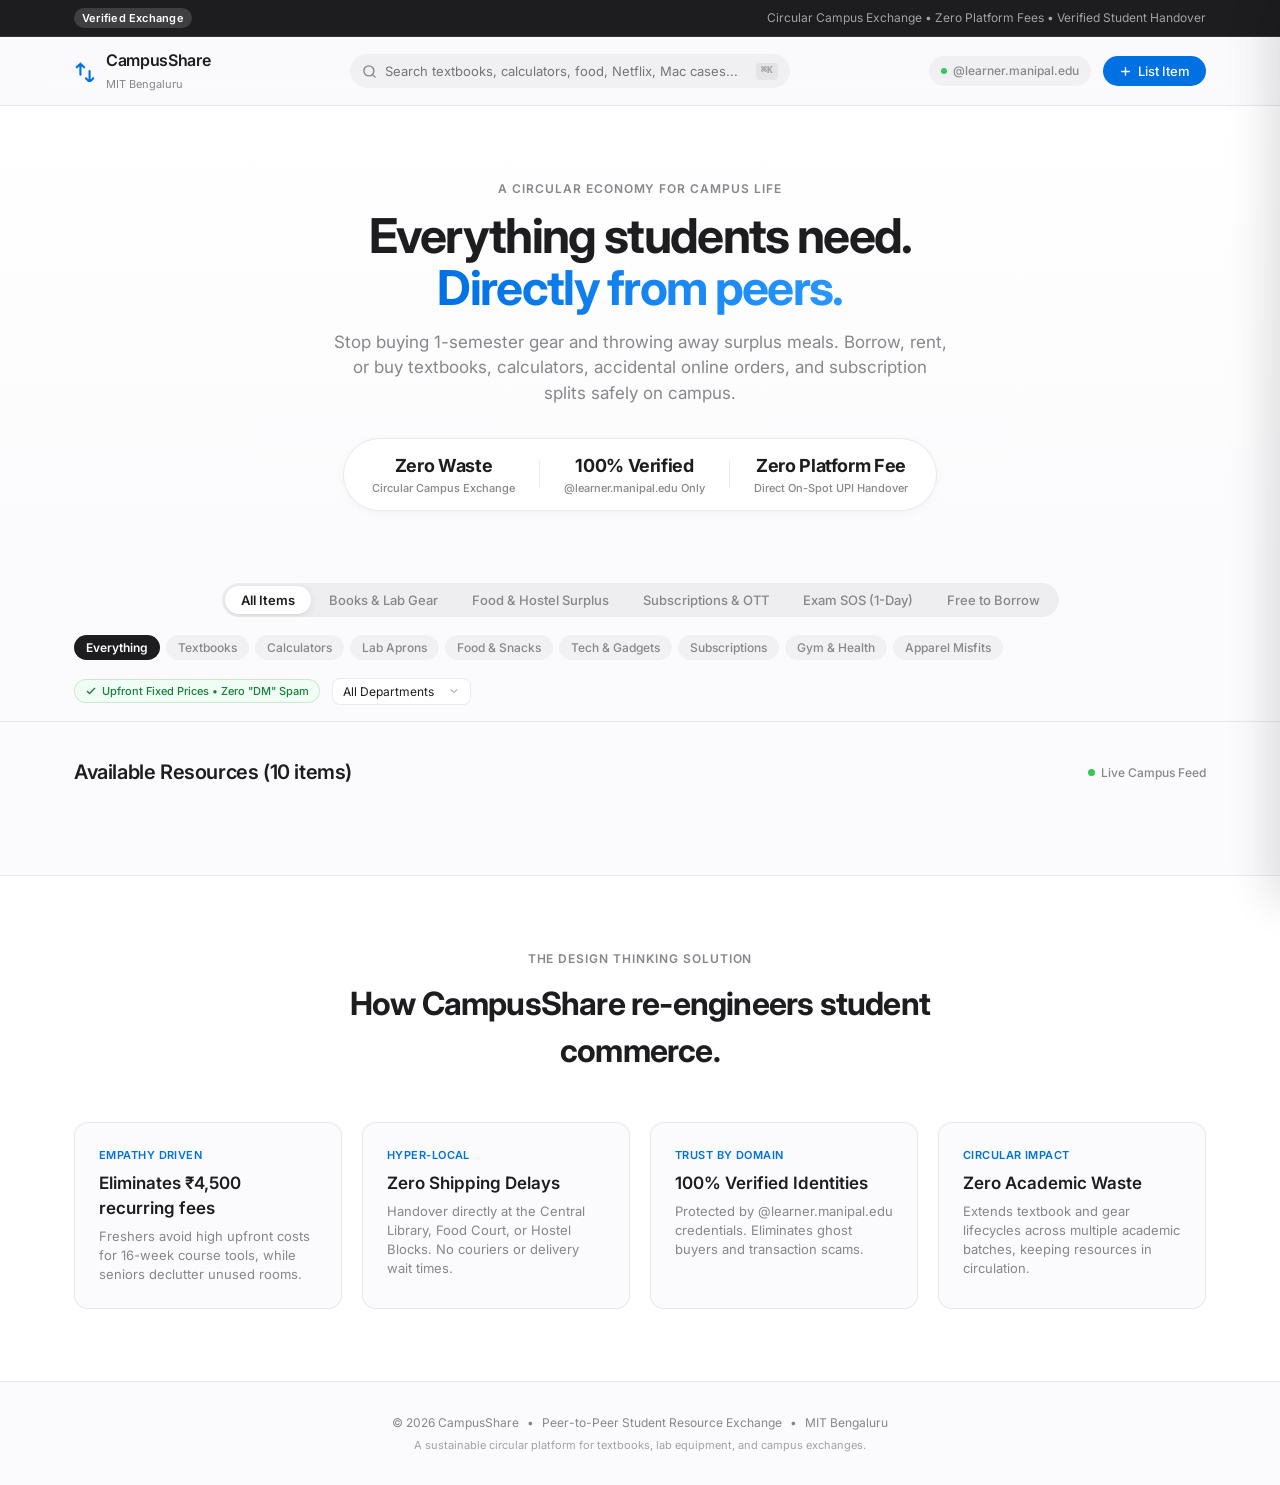
==== commit 9bc5b1fd: "refactor: clean repository structure and documentation to standard open-source web application forma" ====
--- a/prototype/index.html
+++ b/prototype/index.html
@@ -13,9 +13,8 @@
   <!-- Apple-Style Global Sub-Nav / Announcement -->
   <aside class="global-notice">
     <div class="container notice-inner">
-      <span class="notice-badge">HUM_4342 Design Thinking</span>
-      <p class="notice-text">Phase 4: Verified Circular Campus Exchange • Exclusively for MIT Bengaluru</p>
-      <button class="notice-link" id="openDtModal">Methodology Details &rarr;</button>
+      <span class="notice-badge">Verified Exchange</span>
+      <p class="notice-text">Circular Campus Exchange • Zero Platform Fees • Verified Student Handover</p>
     </div>
   </aside>
 
@@ -425,13 +424,13 @@
   <footer class="app-footer">
     <div class="container footer-wrap">
       <div class="footer-links">
-        <span>© 2026–2027 Manipal Institute of Technology Bengaluru</span>
+        <span>© 2026 CampusShare</span>
         <span>•</span>
-        <span>Design Thinking (HUM_4342)</span>
+        <span>Peer-to-Peer Student Resource Exchange</span>
         <span>•</span>
-        <span>Under the Guidance of Dr. Vandana Jha</span>
-      </div>
-      <div class="footer-note">Crafted with human-centered principles for zero academic waste.</div>
+        <span>MIT Bengaluru</span>
+      </div>
+      <div class="footer-note">A sustainable circular platform for textbooks, lab equipment, and campus exchanges.</div>
     </div>
   </footer>
 
